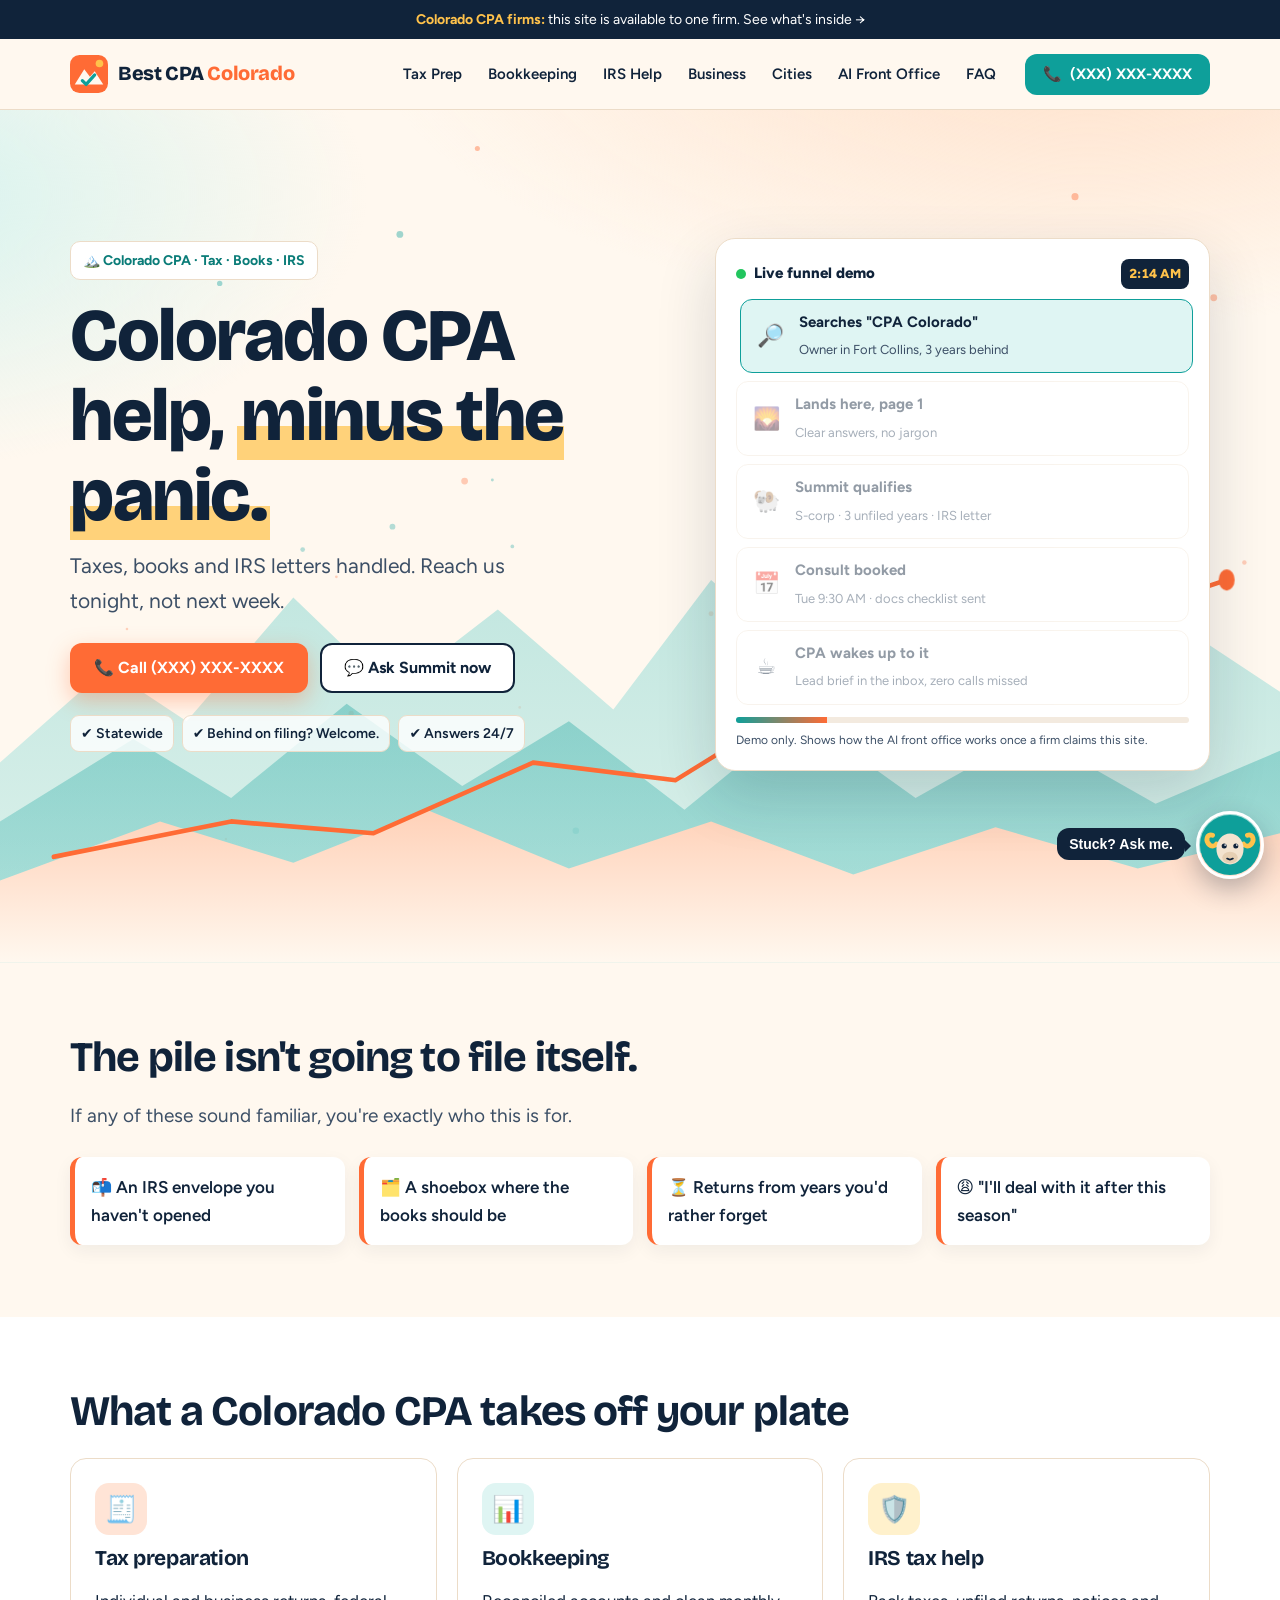
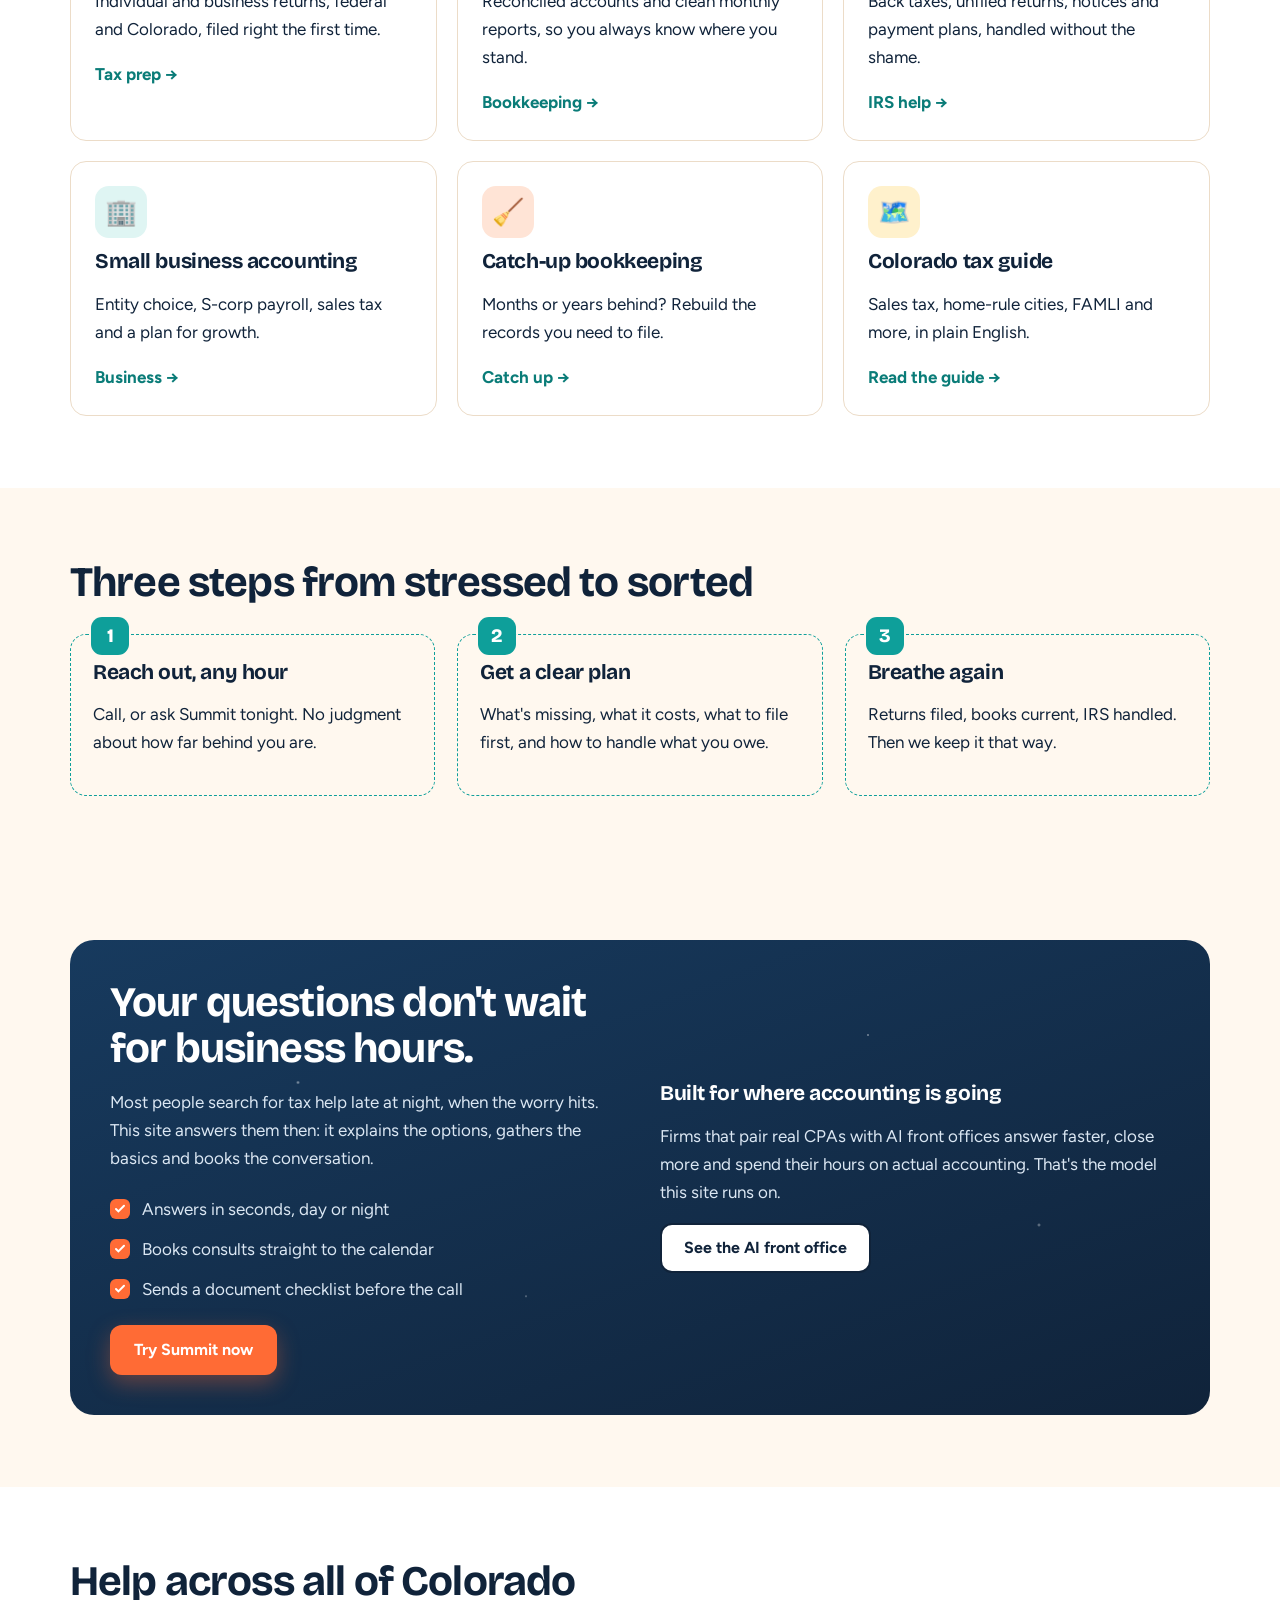
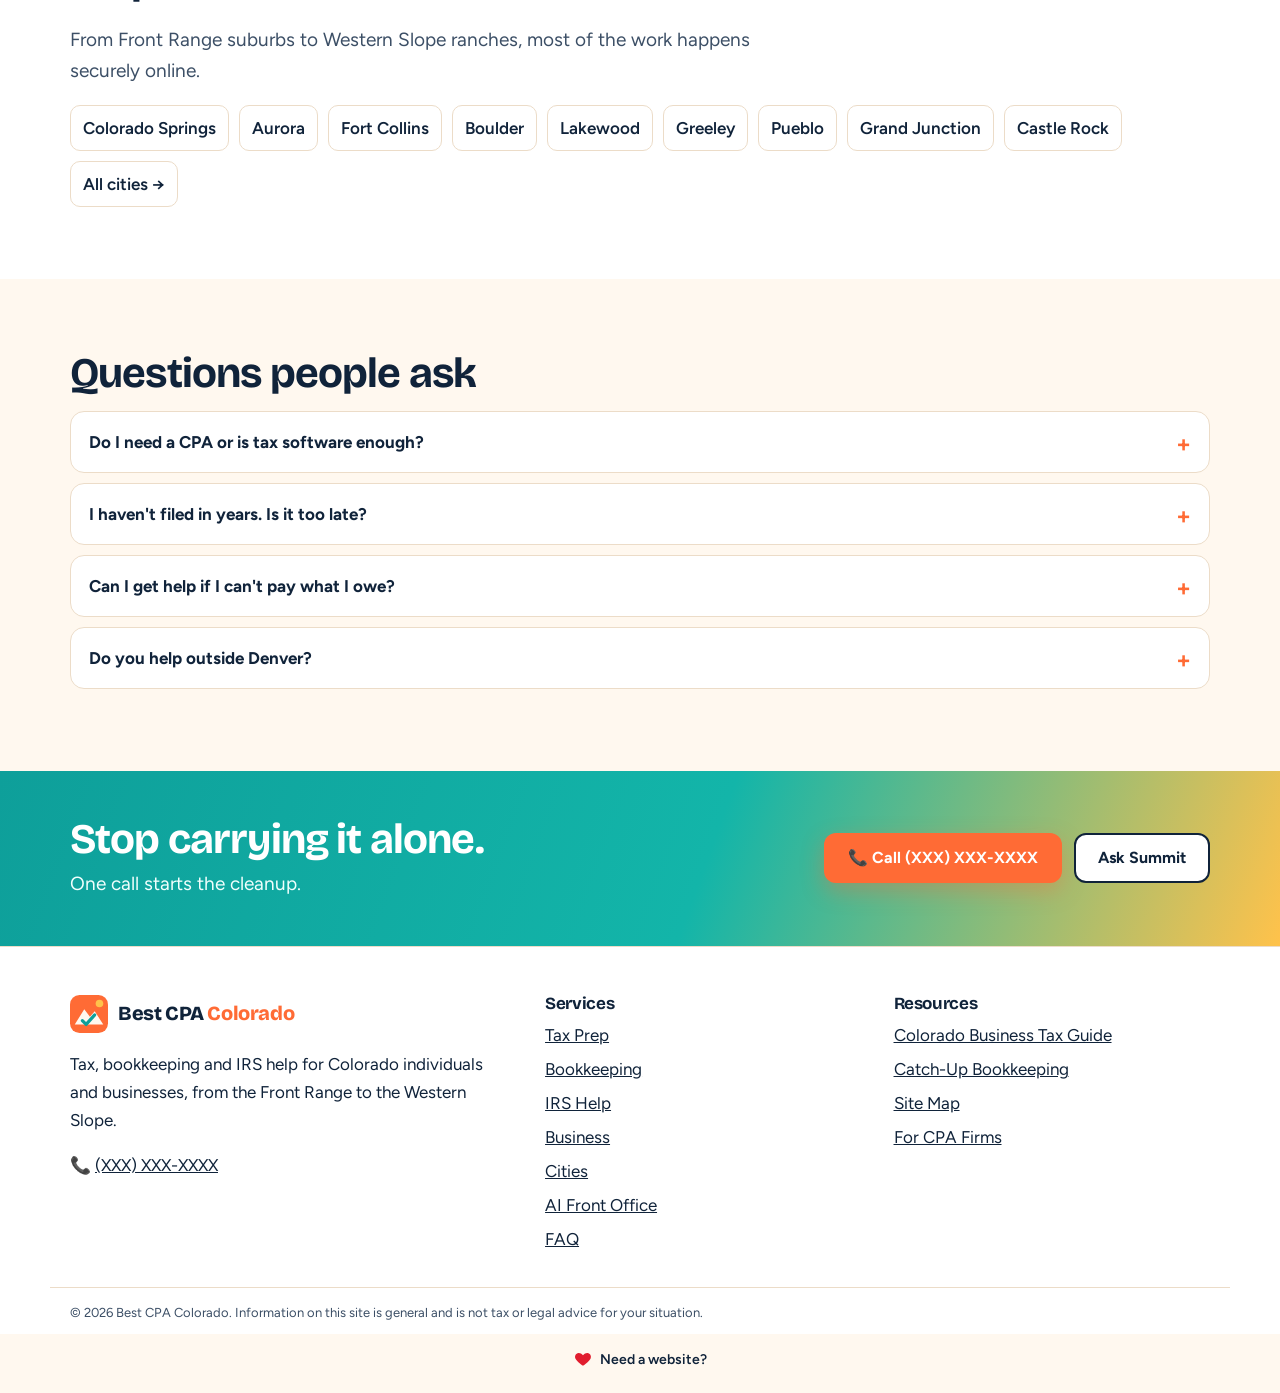
==== index.html @ c3f5e7d0 "Launch bestcpacolorado.com v1.0 Co-Authored-By: Claude Opus 5.5 <noreply@anthropic.com> Claude-Sessi" ====
<!doctype html><html lang="en"><head><meta charset="utf-8"><script>document.documentElement.className+=' js'</script>
<meta name="viewport" content="width=device-width,initial-scale=1">
<title>CPA Colorado | Tax, Bookkeeping &amp; IRS Help Statewide | Best CPA Colorado</title>
<meta name="description" content="Colorado CPA help for taxes, bookkeeping, back taxes and IRS letters. Statewide, fast to reach, and built for business owners who are tired of the stress.">
<link rel="canonical" href="https://www.bestcpacolorado.com/">
<meta name="robots" content="index,follow,max-image-preview:large">
<meta property="og:type" content="website"><meta property="og:site_name" content="Best CPA Colorado"><meta property="og:title" content="CPA Colorado | Tax, Bookkeeping &amp; IRS Help Statewide | Best CPA Colorado"><meta property="og:description" content="Colorado CPA help for taxes, bookkeeping, back taxes and IRS letters. Statewide, fast to reach, and built for business owners who are tired of the stress."><meta property="og:url" content="https://www.bestcpacolorado.com/"><meta property="og:image" content="https://www.bestcpacolorado.com/assets/og.png">
<meta name="twitter:card" content="summary_large_image">
<meta name="theme-color" content="#FF6B35">
<link rel="icon" href="/favicon.svg" type="image/svg+xml"><link rel="icon" href="/favicon-32.png" sizes="32x32"><link rel="apple-touch-icon" href="/apple-touch-icon.png">
<link rel="preconnect" href="https://fonts.googleapis.com"><link rel="preconnect" href="https://fonts.gstatic.com" crossorigin>
<link href="https://fonts.googleapis.com/css2?family=Bricolage+Grotesque:opsz,wght@12..96,700;12..96,800&family=Figtree:wght@400;600;700&display=swap" rel="stylesheet">
<link rel="stylesheet" href="/assets/style.css">
<script type="application/ld+json">{"@context": "https://schema.org", "@graph": [{"@type": "AccountingService", "@id": "https://www.bestcpacolorado.com/#org", "name": "Best CPA Colorado", "url": "https://www.bestcpacolorado.com/", "logo": "https://www.bestcpacolorado.com/assets/icon-512.png", "image": "https://www.bestcpacolorado.com/assets/og.png", "areaServed": {"@type": "State", "name": "Colorado"}, "description": "Colorado CPA, tax preparation, bookkeeping and IRS tax resolution help for individuals and businesses statewide.", "knowsAbout": ["Colorado tax preparation", "Bookkeeping", "IRS tax resolution", "Small business accounting", "Colorado sales tax"]}, {"@type": "WebSite", "@id": "https://www.bestcpacolorado.com/#site", "url": "https://www.bestcpacolorado.com/", "name": "Best CPA Colorado", "publisher": {"@id": "https://www.bestcpacolorado.com/#org"}, "inLanguage": "en-US"}, {"@type": "WebPage", "@id": "https://www.bestcpacolorado.com/#page", "url": "https://www.bestcpacolorado.com/", "name": "CPA Colorado | Tax, Bookkeeping & IRS Help Statewide | Best CPA Colorado", "description": "Colorado CPA help for taxes, bookkeeping, back taxes and IRS letters. Statewide, fast to reach, and built for business owners who are tired of the stress.", "isPartOf": {"@id": "https://www.bestcpacolorado.com/#site"}, "about": {"@id": "https://www.bestcpacolorado.com/#org"}, "dateModified": "2026-11-05", "inLanguage": "en-US", "speakable": {"@type": "SpeakableSpecification", "cssSelector": [".speak-1", ".speak-2"]}}, {"@type": "FAQPage", "@id": "https://www.bestcpacolorado.com/#faq", "mainEntity": [{"@type": "Question", "name": "Do I need a CPA or is tax software enough?", "acceptedAnswer": {"@type": "Answer", "text": "Software works for simple returns. Once you own a business, rent property, get an IRS letter or fall behind, a CPA usually saves more than they cost and keeps you out of trouble."}}, {"@type": "Question", "name": "I haven't filed in years. Is it too late?", "acceptedAnswer": {"@type": "Answer", "text": "No. File the missing returns, starting with the most recent ones the IRS expects. Filing stops the biggest penalty from growing even if you can't pay right away."}}, {"@type": "Question", "name": "Can I get help if I can't pay what I owe?", "acceptedAnswer": {"@type": "Answer", "text": "Yes. The IRS and the Colorado Department of Revenue both offer payment plans, and penalties can sometimes be reduced. Getting current on filing comes first."}}, {"@type": "Question", "name": "Do you help outside Denver?", "acceptedAnswer": {"@type": "Answer", "text": "Yes, statewide: Colorado Springs, Fort Collins, Boulder, Grand Junction, Pueblo, the mountain towns and everywhere in between. Most of the work happens securely online."}}]}]}</script>
</head><body><div class="claim-strip"><a href="/claim-this-site/"><b>Colorado CPA firms:</b> this site is available to one firm. See what's inside →</a></div>
<header class="site-header" id="top">
  <div class="wrap hdr">
    <a class="brand" href="/" aria-label="Best CPA Colorado home"><svg class="logo-mark" viewBox="0 0 40 40" aria-hidden="true"><rect width="40" height="40" rx="10" fill="#FF6B35"/><path d="M5 31 L15 15 L21 23 L26 17 L35 31 Z" fill="#FFF8EF"/><path d="M13 27 l4 4 l9 -10" stroke="#0E9F9A" stroke-width="3.4" fill="none" stroke-linecap="round" stroke-linejoin="round"/><circle cx="31" cy="9" r="4" fill="#FFC24B"/></svg><span>Best CPA <em>Colorado</em></span></a>
    <nav class="main-nav" id="mainnav" aria-label="Main"><a href="/tax-preparation/">Tax Prep</a><a href="/bookkeeping-services/">Bookkeeping</a><a href="/irs-tax-resolution/">IRS Help</a><a href="/small-business-accounting/">Business</a><a href="/colorado-cities/">Cities</a><a href="/ai-automation/">AI Front Office</a><a href="/faq/">FAQ</a></nav>
    <a class="btn btn-call hdr-call" href="tel:+1XXXXXXXXXX">📞 <span>(XXX) XXX-XXXX</span></a>
    <button class="burger" aria-label="Open menu" aria-expanded="false" aria-controls="mainnav"><span></span><span></span><span></span></button>
  </div>
</header><main>
<section class="hero"><canvas aria-hidden="true"></canvas><svg class="ridges" viewBox="0 0 1440 420" preserveAspectRatio="none" aria-hidden="true">
<defs><linearGradient id="rg1" x1="0" y1="0" x2="0" y2="1"><stop offset="0" stop-color="#8fd8d3"/><stop offset="1" stop-color="#c7eeea"/></linearGradient>
<linearGradient id="rg2" x1="0" y1="0" x2="0" y2="1"><stop offset="0" stop-color="#0E9F9A"/><stop offset="1" stop-color="#5cc6bf"/></linearGradient>
<linearGradient id="rg3" x1="0" y1="0" x2="0" y2="1"><stop offset="0" stop-color="#ffd1b8"/><stop offset="1" stop-color="#FFF8EF"/></linearGradient></defs>
<g class="r r1"><path fill="url(#rg1)" opacity=".55" d="M0 250 L120 170 L210 215 L330 110 L440 190 L560 120 L690 205 L800 95 L930 180 L1050 130 L1170 200 L1300 120 L1440 190 L1440 420 L0 420Z"/></g>
<g class="r r2"><path fill="url(#rg2)" opacity=".35" d="M0 300 L150 230 L260 280 L390 200 L520 270 L640 215 L770 290 L900 210 L1030 280 L1160 225 L1300 285 L1440 240 L1440 420 L0 420Z"/></g>
<g class="r r3"><path fill="url(#rg3)" d="M0 350 L180 300 L330 335 L480 290 L640 340 L800 300 L960 345 L1120 305 L1280 340 L1440 310 L1440 420 L0 420Z"/></g>
<polyline class="growth" fill="none" stroke="#FF6B35" stroke-width="4" stroke-linecap="round" stroke-linejoin="round" points="60,330 260,300 420,310 600,250 760,265 920,190 1080,205 1240,130 1380,95"/>
<circle class="growth-dot" cx="1380" cy="95" r="9" fill="#FF6B35"/>
</svg>
<div class="wrap hero-grid">
 <div>
  <span class="eyebrow">🏔️ Colorado CPA · Tax · Books · IRS</span>
  <h1 class="speak-1">Colorado CPA help, <span class="hl">minus the panic.</span></h1>
  <p class="sub speak-2">Taxes, books and IRS letters handled. Reach us tonight, not next week.</p>
  <div class="hero-ctas"><a class="btn btn-sun" href="tel:+1XXXXXXXXXX">📞 Call (XXX) XXX-XXXX</a><button class="btn btn-ghost" data-open-bot>💬 Ask Summit now</button></div>
  <ul class="chips"><li>✔ Statewide</li><li>✔ Behind on filing? Welcome.</li><li>✔ Answers 24/7</li></ul>
 </div>
 <div class="funnel" aria-label="Animated demo of an after-hours lead funnel">
  <div class="funnel-head"><span class="live-dot"></span> Live funnel demo <span class="clock" data-clock>2:14 AM</span></div>
  <ol class="funnel-steps">
    <li data-step="0"><span class="fi">🔎</span><div><b>Searches "CPA Colorado"</b><small>Owner in Fort Collins, 3 years behind</small></div></li>
    <li data-step="1"><span class="fi">🌄</span><div><b>Lands here, page 1</b><small>Clear answers, no jargon</small></div></li>
    <li data-step="2"><span class="fi">🐏</span><div><b>Summit qualifies</b><small>S-corp · 3 unfiled years · IRS letter</small></div></li>
    <li data-step="3"><span class="fi">📅</span><div><b>Consult booked</b><small>Tue 9:30 AM · docs checklist sent</small></div></li>
    <li data-step="4"><span class="fi">☕</span><div><b>CPA wakes up to it</b><small>Lead brief in the inbox, zero calls missed</small></div></li>
  </ol>
  <div class="funnel-bar"><span></span></div>
  <p class="funnel-note">Demo only. Shows how the AI front office works once a firm claims this site.</p>
</div>
</div></section>

<section><div class="wrap">
 <h2 class="reveal">The pile isn't going to file itself.</h2>
 <p class="lead reveal">If any of these sound familiar, you're exactly who this is for.</p>
 <div class="pain reveal"><div>📬 An IRS envelope you haven't opened</div><div>🗂️ A shoebox where the books should be</div><div>⏳ Returns from years you'd rather forget</div><div>😩 "I'll deal with it after this season"</div></div>
</div></section>

<section class="alt"><div class="wrap">
 <h2 class="reveal">What a Colorado CPA takes off your plate</h2>
 <div class="grid3" style="margin-top:24px">
  <div class="card reveal"><div class="ic s">🧾</div><h3>Tax preparation</h3><p>Individual and business returns, federal and Colorado, filed right the first time.</p><a class="more" href="/tax-preparation/">Tax prep →</a></div>
  <div class="card reveal"><div class="ic t">📊</div><h3>Bookkeeping</h3><p>Reconciled accounts and clean monthly reports, so you always know where you stand.</p><a class="more" href="/bookkeeping-services/">Bookkeeping →</a></div>
  <div class="card reveal"><div class="ic g">🛡️</div><h3>IRS tax help</h3><p>Back taxes, unfiled returns, notices and payment plans, handled without the shame.</p><a class="more" href="/irs-tax-resolution/">IRS help →</a></div>
  <div class="card reveal"><div class="ic t">🏢</div><h3>Small business accounting</h3><p>Entity choice, S-corp payroll, sales tax and a plan for growth.</p><a class="more" href="/small-business-accounting/">Business →</a></div>
  <div class="card reveal"><div class="ic s">🧹</div><h3>Catch-up bookkeeping</h3><p>Months or years behind? Rebuild the records you need to file.</p><a class="more" href="/catch-up-bookkeeping/">Catch up →</a></div>
  <div class="card reveal"><div class="ic g">🗺️</div><h3>Colorado tax guide</h3><p>Sales tax, home-rule cities, FAMLI and more, in plain English.</p><a class="more" href="/colorado-tax-guide/">Read the guide →</a></div>
 </div>
</div></section>

<section><div class="wrap">
 <h2 class="reveal">Three steps from stressed to sorted</h2>
 <div class="steps reveal">
  <div><h3>Reach out, any hour</h3><p>Call, or ask Summit tonight. No judgment about how far behind you are.</p></div>
  <div><h3>Get a clear plan</h3><p>What's missing, what it costs, what to file first, and how to handle what you owe.</p></div>
  <div><h3>Breathe again</h3><p>Returns filed, books current, IRS handled. Then we keep it that way.</p></div>
 </div>
</div></section>

<section><div class="wrap"><div class="night reveal"><div class="stars"></div>
 <div class="split" style="position:relative">
  <div><h2>Your questions don't wait for business hours.</h2><p>Most people search for tax help late at night, when the worry hits. This site answers them then: it explains the options, gathers the basics and books the conversation.</p>
  <ul class="tick"><li>Answers in seconds, day or night</li><li>Books consults straight to the calendar</li><li>Sends a document checklist before the call</li></ul>
  <button class="btn btn-sun" data-open-bot>Try Summit now</button></div>
  <div><h3>Built for where accounting is going</h3><p>Firms that pair real CPAs with AI front offices answer faster, close more and spend their hours on actual accounting. That's the model this site runs on.</p><a class="btn btn-ghost" href="/ai-automation/">See the AI front office</a></div>
 </div></div></div></section>

<section class="alt"><div class="wrap">
 <h2 class="reveal">Help across all of Colorado</h2>
 <p class="lead reveal">From Front Range suburbs to Western Slope ranches, most of the work happens securely online.</p>
 <div class="cities reveal"><a href="/colorado-cities/#colorado-springs">Colorado Springs</a><a href="/colorado-cities/#aurora">Aurora</a><a href="/colorado-cities/#fort-collins">Fort Collins</a><a href="/colorado-cities/#boulder">Boulder</a><a href="/colorado-cities/#lakewood">Lakewood</a><a href="/colorado-cities/#greeley">Greeley</a><a href="/colorado-cities/#pueblo">Pueblo</a><a href="/colorado-cities/#grand-junction">Grand Junction</a><a href="/colorado-cities/#castle-rock">Castle Rock</a><a href="/colorado-cities/">All cities →</a></div>
</div></section>

<section><div class="wrap faq"><h2>Questions people ask</h2><details><summary>Do I need a CPA or is tax software enough?</summary><p>Software works for simple returns. Once you own a business, rent property, get an IRS letter or fall behind, a CPA usually saves more than they cost and keeps you out of trouble.</p></details><details><summary>I haven't filed in years. Is it too late?</summary><p>No. File the missing returns, starting with the most recent ones the IRS expects. Filing stops the biggest penalty from growing even if you can't pay right away.</p></details><details><summary>Can I get help if I can't pay what I owe?</summary><p>Yes. The IRS and the Colorado Department of Revenue both offer payment plans, and penalties can sometimes be reduced. Getting current on filing comes first.</p></details><details><summary>Do you help outside Denver?</summary><p>Yes, statewide: Colorado Springs, Fort Collins, Boulder, Grand Junction, Pueblo, the mountain towns and everywhere in between. Most of the work happens securely online.</p></details></div></section>
</main><section class="cta-band"><div class="wrap cta-inner">
  <div><h2>Stop carrying it alone.</h2><p>One call starts the cleanup.</p></div>
  <div class="cta-btns"><a class="btn btn-sun" href="tel:+1XXXXXXXXXX">📞 Call (XXX) XXX-XXXX</a><button class="btn btn-ghost" data-open-bot>Ask Summit</button></div>
</div></section>
<footer class="site-footer"><div class="wrap ft">
  <div><a class="brand" href="/"><svg class="logo-mark" viewBox="0 0 40 40" aria-hidden="true"><rect width="40" height="40" rx="10" fill="#FF6B35"/><path d="M5 31 L15 15 L21 23 L26 17 L35 31 Z" fill="#FFF8EF"/><path d="M13 27 l4 4 l9 -10" stroke="#0E9F9A" stroke-width="3.4" fill="none" stroke-linecap="round" stroke-linejoin="round"/><circle cx="31" cy="9" r="4" fill="#FFC24B"/></svg><span>Best CPA <em>Colorado</em></span></a>
  <p>Tax, bookkeeping and IRS help for Colorado individuals and businesses, from the Front Range to the Western Slope.</p>
  <p class="ft-phone">📞 <a href="tel:+1XXXXXXXXXX">(XXX) XXX-XXXX</a></p></div>
  <div><h3>Services</h3><ul><li><a href="/tax-preparation/">Tax Prep</a></li><li><a href="/bookkeeping-services/">Bookkeeping</a></li><li><a href="/irs-tax-resolution/">IRS Help</a></li><li><a href="/small-business-accounting/">Business</a></li><li><a href="/colorado-cities/">Cities</a></li><li><a href="/ai-automation/">AI Front Office</a></li><li><a href="/faq/">FAQ</a></li></ul></div>
  <div><h3>Resources</h3><ul><li><a href="/colorado-tax-guide/">Colorado Business Tax Guide</a></li><li><a href="/catch-up-bookkeeping/">Catch-Up Bookkeeping</a></li><li><a href="/sitemap/">Site Map</a></li><li><a href="/claim-this-site/">For CPA Firms</a></li></ul></div>
</div><p class="wrap fine">© 2026 Best CPA Colorado. Information on this site is general and is not tax or legal advice for your situation.</p></footer>
<div class="sig-heart"><svg viewBox="0 0 24 24" aria-hidden="true"><path fill="#e11d2e" d="M12 21s-7.5-4.6-10-9.3C.4 8.4 2.3 4.5 6 4.1c2.2-.2 4 .9 6 3 2-2.1 3.8-3.2 6-3 3.7.4 5.6 4.3 4 7.6C19.5 16.4 12 21 12 21z"/></svg><a href="https://eyetoad.com/">Need a website?</a></div><script src="/assets/site.js" defer></script><script src="/assets/summit.js" defer></script></body></html>
---- assets/style.css ----
:root{--cream:#FFF8EF;--ink:#10233A;--ink2:#3c4f66;--teal:#0E9F9A;--teal-d:#0a7c78;--sun:#FF6B35;--sun-d:#e5541f;--gold:#FFC24B;--sky:#dff5f3;--line:#ecdcc8;--card:#ffffff;--r:16px}
*{box-sizing:border-box}html{scroll-behavior:smooth}
body{margin:0;background:var(--cream);color:var(--ink);font:400 17px/1.65 "Figtree",system-ui,-apple-system,"Segoe UI",Roboto,sans-serif;-webkit-font-smoothing:antialiased}
h1,h2,h3,.brand span{font-family:"Bricolage Grotesque","Figtree",system-ui,sans-serif;letter-spacing:-.02em;line-height:1.08;color:var(--ink)}
h2{font-size:clamp(28px,4vw,42px);margin:0 0 14px}h3{font-size:21px;margin:0 0 8px}
a{color:var(--teal-d)}img,svg{max-width:100%}
.wrap{max-width:1180px;margin:0 auto;padding:0 20px}
.claim-strip{background:var(--ink);text-align:center;font-size:14px;padding:8px 12px}
.claim-strip a{color:#fff;text-decoration:none}.claim-strip b{color:var(--gold)}
.site-header{position:sticky;top:0;z-index:50;background:rgba(255,248,239,.92);backdrop-filter:blur(10px);border-bottom:1px solid var(--line)}
.hdr{display:flex;align-items:center;gap:18px;height:70px}
.brand{display:flex;align-items:center;gap:10px;text-decoration:none;color:var(--ink);font-weight:800;font-size:20px}
.brand em{font-style:normal;color:var(--sun)}.logo-mark{width:38px;height:38px;flex:none}
.main-nav{display:flex;gap:4px;margin-left:auto}
.main-nav a{color:var(--ink);text-decoration:none;font-weight:600;font-size:15px;padding:8px 11px;border-radius:9px}
.main-nav a:hover,.main-nav a[aria-current]{background:var(--sky);color:var(--teal-d)}
.btn{display:inline-flex;align-items:center;gap:8px;justify-content:center;font:700 16px/1 "Figtree",system-ui,sans-serif;padding:15px 22px;border-radius:12px;border:2px solid transparent;cursor:pointer;text-decoration:none;transition:transform .15s,box-shadow .15s,background .15s}
.btn:hover{transform:translateY(-2px)}
.btn-sun{background:var(--sun);color:#fff;box-shadow:0 8px 22px rgba(255,107,53,.35)}.btn-sun:hover{background:var(--sun-d)}
.btn-teal{background:var(--teal);color:#fff;box-shadow:0 8px 22px rgba(14,159,154,.3)}.btn-teal:hover{background:var(--teal-d)}
.btn-ghost{background:#fff;color:var(--ink);border-color:var(--ink)}
.btn-call{background:var(--teal);color:#fff;padding:11px 16px;font-size:15px}
.burger{display:none;margin-left:auto;background:none;border:2px solid var(--ink);border-radius:10px;width:46px;height:42px;padding:9px;cursor:pointer}
.burger span{display:block;height:2.5px;background:var(--ink);margin:4px 0;border-radius:2px}
/* hero */
.hero{position:relative;overflow:hidden;background:radial-gradient(1200px 500px at 85% -10%,#ffe0c9 0,transparent 60%),radial-gradient(900px 500px at -10% 10%,#d4f3ef 0,transparent 55%),var(--cream)}
.hero .ridges{position:absolute;left:0;right:0;bottom:0;width:100%;height:58%;pointer-events:none}
.hero canvas{position:absolute;inset:0;width:100%;height:100%;pointer-events:none}
.r{animation:drift 18s ease-in-out infinite alternate}.r2{animation-duration:24s}.r3{animation-duration:30s}
@keyframes drift{from{transform:translateX(0)}to{transform:translateX(-26px)}}
.growth{stroke-dasharray:1800;stroke-dashoffset:1800;animation:grow 3.2s ease-out .4s forwards}
.growth-dot{opacity:0;animation:pop .6s ease-out 3.4s forwards,pulse 2.4s ease-in-out 4s infinite}
@keyframes grow{to{stroke-dashoffset:0}}@keyframes pop{to{opacity:1}}@keyframes pulse{50%{r:13}}
.hero-grid{position:relative;display:grid;grid-template-columns:1.1fr .9fr;gap:40px;align-items:center;padding:56px 20px 120px}
.eyebrow{display:inline-flex;gap:8px;align-items:center;background:#fff;border:1.5px solid var(--line);color:var(--teal-d);font-weight:700;font-size:14px;padding:7px 12px;border-radius:10px;margin-bottom:16px}
.hero h1{font-size:clamp(40px,6.4vw,74px);font-weight:800;margin:0 0 14px}
.hero h1 .hl{background:linear-gradient(transparent 62%,#ffd27a 62%);padding:0 4px}
.hero .sub{font-size:clamp(18px,2vw,21px);color:var(--ink2);margin:0 0 24px;max-width:34ch}
.hero-ctas{display:flex;flex-wrap:wrap;gap:12px}
.chips{display:flex;flex-wrap:wrap;gap:8px;margin-top:22px;padding:0;list-style:none}
.chips li{background:rgba(255,255,255,.8);border:1px solid var(--line);border-radius:9px;padding:6px 10px;font-size:14px;font-weight:600}
/* funnel */
.funnel{background:#fff;border-radius:20px;padding:20px;box-shadow:0 24px 60px rgba(16,35,58,.16);border:1px solid var(--line)}
.funnel-head{display:flex;align-items:center;gap:8px;font-weight:800;font-size:15px;margin-bottom:10px}
.clock{margin-left:auto;background:var(--ink);color:var(--gold);font-variant-numeric:tabular-nums;padding:4px 8px;border-radius:8px;font-size:13px}
.live-dot{width:10px;height:10px;border-radius:50%;background:#22c55e;box-shadow:0 0 0 0 rgba(34,197,94,.6);animation:ring 2s infinite}
@keyframes ring{70%{box-shadow:0 0 0 10px rgba(34,197,94,0)}100%{box-shadow:0 0 0 0 rgba(34,197,94,0)}}
.funnel-steps{list-style:none;margin:0;padding:0;display:grid;gap:8px}
.funnel-steps li{display:flex;gap:12px;align-items:center;padding:10px 12px;border-radius:12px;border:1.5px solid #f1e6d8;opacity:.45;transition:all .45s}
.funnel-steps li.on{opacity:1;border-color:var(--teal);background:var(--sky);transform:translateX(4px)}
.funnel-steps li.done{opacity:.85}
.fi{font-size:22px;width:34px;text-align:center}.funnel-steps b{display:block;font-size:15px}.funnel-steps small{color:var(--ink2);font-size:13px}
.funnel-bar{height:6px;background:#f3eadf;border-radius:6px;margin-top:12px;overflow:hidden}.funnel-bar span{display:block;height:100%;width:0;background:linear-gradient(90deg,var(--teal),var(--sun));transition:width .6s}
.funnel-note{font-size:12px;color:var(--ink2);margin:8px 0 0}
/* sections */
section{padding:72px 0}.alt{background:#fff}
.lead{font-size:19px;color:var(--ink2);max-width:62ch}
.grid3{display:grid;grid-template-columns:repeat(3,1fr);gap:20px}.grid2{display:grid;grid-template-columns:1fr 1fr;gap:24px}
.card{background:var(--card);border:1.5px solid var(--line);border-radius:var(--r);padding:24px;transition:transform .2s,box-shadow .2s}
.card:hover{transform:translateY(-4px);box-shadow:0 16px 40px rgba(16,35,58,.1)}
.card .ic{width:52px;height:52px;border-radius:14px;display:grid;place-items:center;font-size:26px;margin-bottom:12px}
.ic.t{background:var(--sky)}.ic.s{background:#ffe4d6}.ic.g{background:#fff1cc}
.card a.more{font-weight:700;text-decoration:none}
.pain{display:grid;grid-template-columns:repeat(4,1fr);gap:14px;margin-top:26px}
.pain div{background:#fff;border-left:5px solid var(--sun);border-radius:12px;padding:16px;font-weight:600;box-shadow:0 6px 18px rgba(16,35,58,.06)}
.steps{counter-reset:s;display:grid;grid-template-columns:repeat(3,1fr);gap:22px;margin-top:28px}
.steps div{position:relative;padding:26px 22px 22px;background:var(--cream);border-radius:var(--r);border:1.5px dashed var(--teal)}
.steps div::before{counter-increment:s;content:counter(s);position:absolute;top:-18px;left:20px;width:38px;height:38px;border-radius:11px;background:var(--teal);color:#fff;font:800 19px/38px "Bricolage Grotesque",sans-serif;text-align:center}
.split{display:grid;grid-template-columns:1fr 1fr;gap:40px;align-items:center}
.tick{list-style:none;padding:0;margin:16px 0}.tick li{padding:6px 0 6px 32px;position:relative}
.tick li::before{content:"";position:absolute;left:0;top:10px;width:20px;height:20px;border-radius:6px;background:var(--teal) url("data:image/svg+xml,%3Csvg xmlns='http://www.w3.org/2000/svg' viewBox='0 0 20 20'%3E%3Cpath d='M5 10l3 3 7-7' stroke='white' stroke-width='2.5' fill='none' stroke-linecap='round'/%3E%3C/svg%3E") center/16px no-repeat}
.cities{display:flex;flex-wrap:wrap;gap:10px;margin-top:18px}
.cities a{background:#fff;border:1.5px solid var(--line);border-radius:10px;padding:8px 12px;text-decoration:none;color:var(--ink);font-weight:600}
.cities a:hover{border-color:var(--teal);color:var(--teal-d)}
.night{background:linear-gradient(160deg,#173a5e,#10233A);color:#fff;border-radius:24px;padding:40px;position:relative;overflow:hidden}
.night h2,.night h3{color:#fff}.night p,.night li{color:#dbe7f3}.night .tick li::before{background-color:var(--sun)}
.night .stars{position:absolute;inset:0;background-image:radial-gradient(2px 2px at 20% 30%,#fff8,transparent),radial-gradient(1.5px 1.5px at 70% 20%,#fff9,transparent),radial-gradient(2px 2px at 85% 60%,#fff7,transparent),radial-gradient(1.5px 1.5px at 40% 75%,#fff6,transparent);pointer-events:none}
/* faq */
.faq details{background:#fff;border:1.5px solid var(--line);border-radius:14px;margin:10px 0;padding:0 18px}
.faq summary{cursor:pointer;font-weight:700;padding:16px 28px 16px 0;list-style:none;position:relative}
.faq summary::-webkit-details-marker{display:none}
.faq summary::after{content:"+";position:absolute;right:0;top:12px;font-size:24px;color:var(--sun)}
.faq details[open] summary::after{content:"–"}
.faq details p{margin:0 0 16px}
/* inner pages */
.page-hero{position:relative;overflow:hidden;background:linear-gradient(120deg,#d9f4f1,#ffe6d6);padding:44px 0 70px}
.page-hero .ridges{position:absolute;left:0;bottom:0;width:100%;height:70%;opacity:.8}
.page-hero .wrap{position:relative}
.page-hero h1{font-size:clamp(34px,5vw,56px);font-weight:800;margin:10px 0 10px;max-width:20ch}
.page-hero .sub{font-size:19px;color:var(--ink2);max-width:52ch;margin:0 0 20px}
.crumbs{font-size:14px;color:var(--ink2)}.crumbs a{color:var(--ink2)}
.article{display:grid;grid-template-columns:minmax(0,1fr) 320px;gap:44px;padding:56px 20px}
.article h2{font-size:clamp(26px,3vw,34px);margin-top:36px}.article h2:first-child{margin-top:0}
.article .note{background:#fff;border:1.5px solid var(--line);border-left:6px solid var(--gold);border-radius:12px;padding:16px 18px}
.rail{position:sticky;top:96px;align-self:start;display:grid;gap:16px}
.rail .card{padding:22px}.rail .btn{width:100%;margin-top:8px}
table.t{width:100%;border-collapse:collapse;background:#fff;border-radius:12px;overflow:hidden;margin:16px 0}
table.t th,table.t td{text-align:left;padding:12px 14px;border-bottom:1px solid var(--line);vertical-align:top;font-size:16px}
table.t th{background:var(--ink);color:#fff;font-weight:700}
.tool{background:#fff;border:2px solid var(--teal);border-radius:20px;padding:24px;margin:24px 0}
.tool label{display:block;font-weight:700;margin:12px 0 6px}
.tool input[type=number]{width:100%;padding:12px;border:1.5px solid var(--line);border-radius:10px;font:inherit}
.tool .out{margin-top:16px;background:var(--sky);border-radius:12px;padding:16px;font-size:18px}
.tool .out b{font-family:"Bricolage Grotesque",sans-serif;font-size:30px;color:var(--teal-d)}
.q{display:flex;justify-content:space-between;gap:12px;align-items:center;padding:10px 0;border-bottom:1px solid var(--line)}
.q .yn{display:flex;gap:6px;flex:none}.q button{border:2px solid var(--ink);background:#fff;border-radius:9px;padding:7px 12px;font-weight:700;cursor:pointer}
.q button.sel{background:var(--ink);color:#fff}
/* form */
.claim-form{background:#fff;border:2px solid var(--ink);border-radius:20px;padding:26px}
.claim-form .row{display:grid;grid-template-columns:1fr 1fr;gap:14px}
.claim-form label{display:block;font-weight:700;font-size:15px;margin:12px 0 6px}
.claim-form input,.claim-form select,.claim-form textarea{width:100%;padding:13px;border:1.5px solid #d8c8b4;border-radius:10px;font:inherit;background:var(--cream)}
.claim-form textarea{min-height:110px}
.form-status{margin-top:12px;font-weight:700}.form-status.ok{color:#15803d}.form-status.warn{color:#b45309}.form-status.err{color:#b91c1c}
.hp{position:absolute;left:-9999px;width:1px;height:1px;overflow:hidden}
/* cta + footer */
.cta-band{background:linear-gradient(110deg,var(--teal),#13b5a9 55%,var(--gold));padding:46px 0}
.cta-inner{display:flex;align-items:center;justify-content:space-between;gap:24px;flex-wrap:wrap}
.cta-band h2{color:#fff;margin:0}.cta-band p{color:#f0fffd;margin:6px 0 0;font-size:19px}.cta-btns{display:flex;gap:12px;flex-wrap:wrap}
.site-footer{background:#fff;border-top:1px solid var(--line);padding:48px 0 10px}
.ft{display:grid;grid-template-columns:1.4fr 1fr 1fr;gap:32px}.ft h3{font-size:17px}.ft ul{list-style:none;padding:0;margin:0}.ft li{margin:6px 0}.ft a{color:var(--ink)}
.fine{font-size:13px;color:var(--ink2);border-top:1px solid var(--line);padding-top:14px;margin-top:28px}
.sitemap-list{columns:2;padding-left:20px}.sitemap-list li{margin:8px 0}
.js .reveal{opacity:0;transform:translateY(18px);transition:opacity .7s,transform .7s}.js .reveal.in{opacity:1;transform:none}
@media (max-width:1060px){.main-nav a{padding:8px 7px;font-size:14px}.hdr-call span{display:none}}
@media (max-width:920px){
 .burger{display:block}.hdr-call{margin-left:auto}.hdr-call span{display:inline}
 .main-nav{display:none;position:absolute;top:70px;left:0;right:0;background:var(--cream);flex-direction:column;padding:10px 16px 18px;border-bottom:2px solid var(--line);box-shadow:0 18px 30px rgba(16,35,58,.12)}
 .main-nav.open{display:flex}.main-nav a{font-size:18px;padding:13px 10px}
 .hero-grid{grid-template-columns:1fr;padding:30px 16px 90px;gap:28px}
 .grid3,.steps,.split,.grid2,.ft{grid-template-columns:1fr}.pain{grid-template-columns:1fr 1fr}
 .article{grid-template-columns:1fr;padding:36px 16px}.rail{position:static}
 .claim-form .row{grid-template-columns:1fr}.sitemap-list{columns:1}
 section{padding:52px 0}.wrap{padding:0 16px}.night{padding:28px 20px}
}
@media (max-width:560px){.hdr-call span{display:none}.hdr-call{padding:11px 13px}.brand{font-size:17px}.hero h1{font-size:40px}.pain{grid-template-columns:1fr}.hero-ctas .btn{flex:1 1 100%}.chips{display:none}}
@media (prefers-reduced-motion:reduce){*{animation:none!important;transition:none!important}.growth{stroke-dashoffset:0}.growth-dot{opacity:1}.reveal{opacity:1;transform:none}}

.sig-heart{display:flex;align-items:center;justify-content:center;gap:8px;padding:14px 16px 22px;font-size:14px;background:transparent}
.sig-heart a{color:inherit;text-decoration:none;font-weight:600}
.sig-heart a:hover{text-decoration:underline}
.sig-heart svg{width:18px;height:18px;animation:sigbeat 1.6s ease-in-out infinite;transform-origin:center}
@keyframes sigbeat{0%,100%{transform:scale(1)}15%{transform:scale(1.18)}30%{transform:scale(1)}45%{transform:scale(1.12)}}
@media (prefers-reduced-motion:reduce){.sig-heart svg{animation:none}}
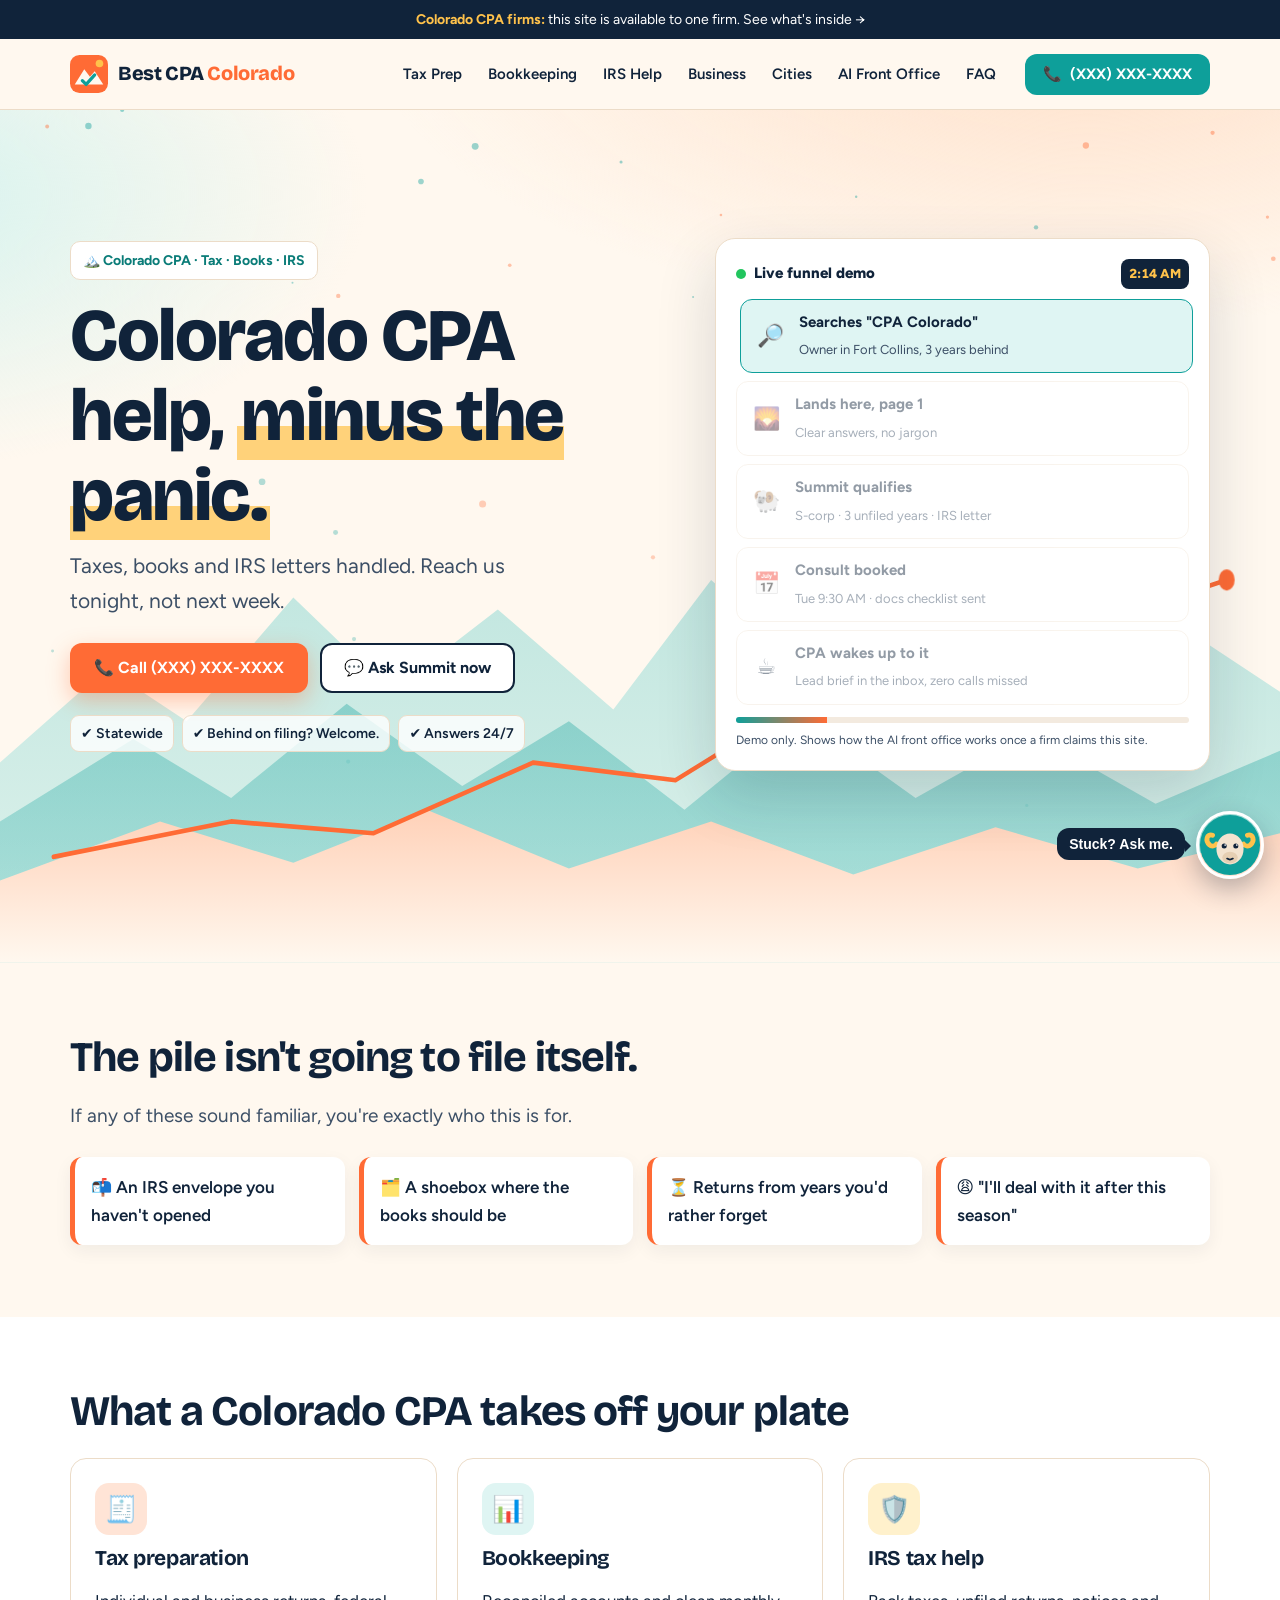
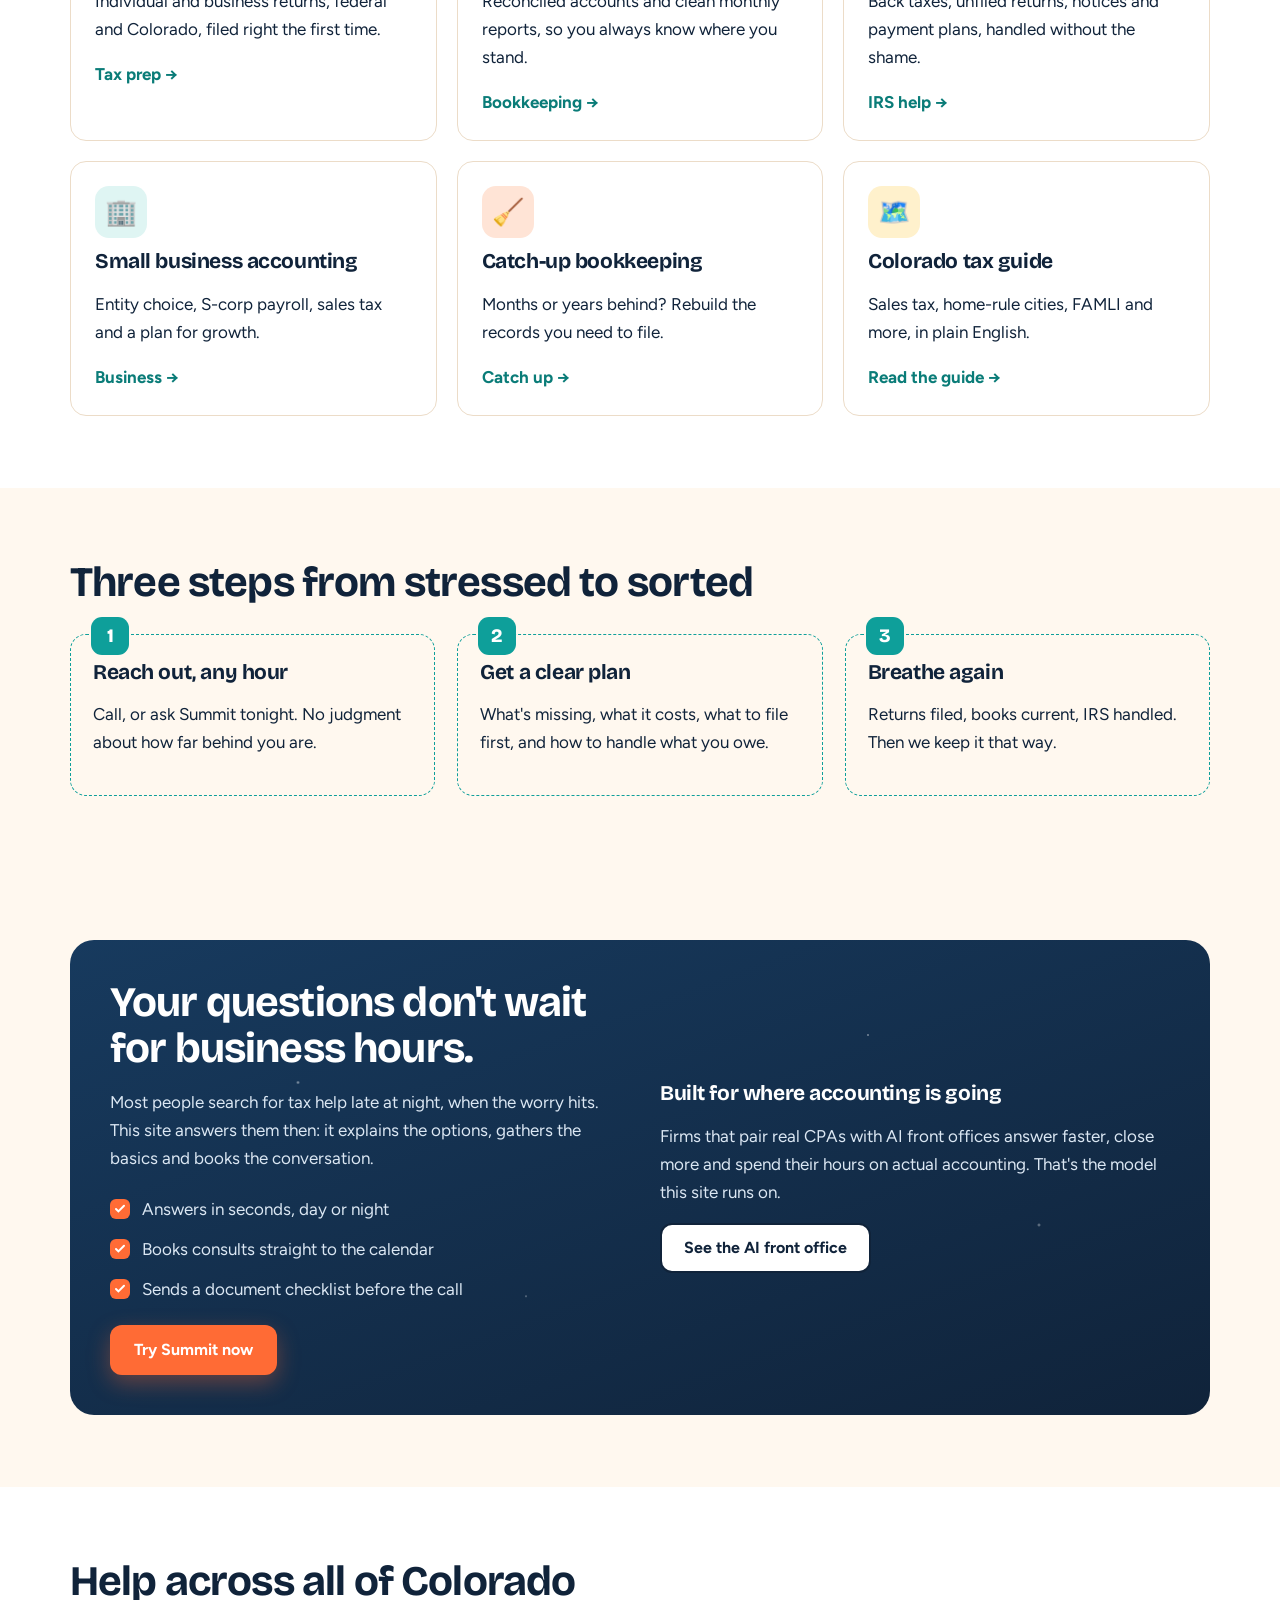
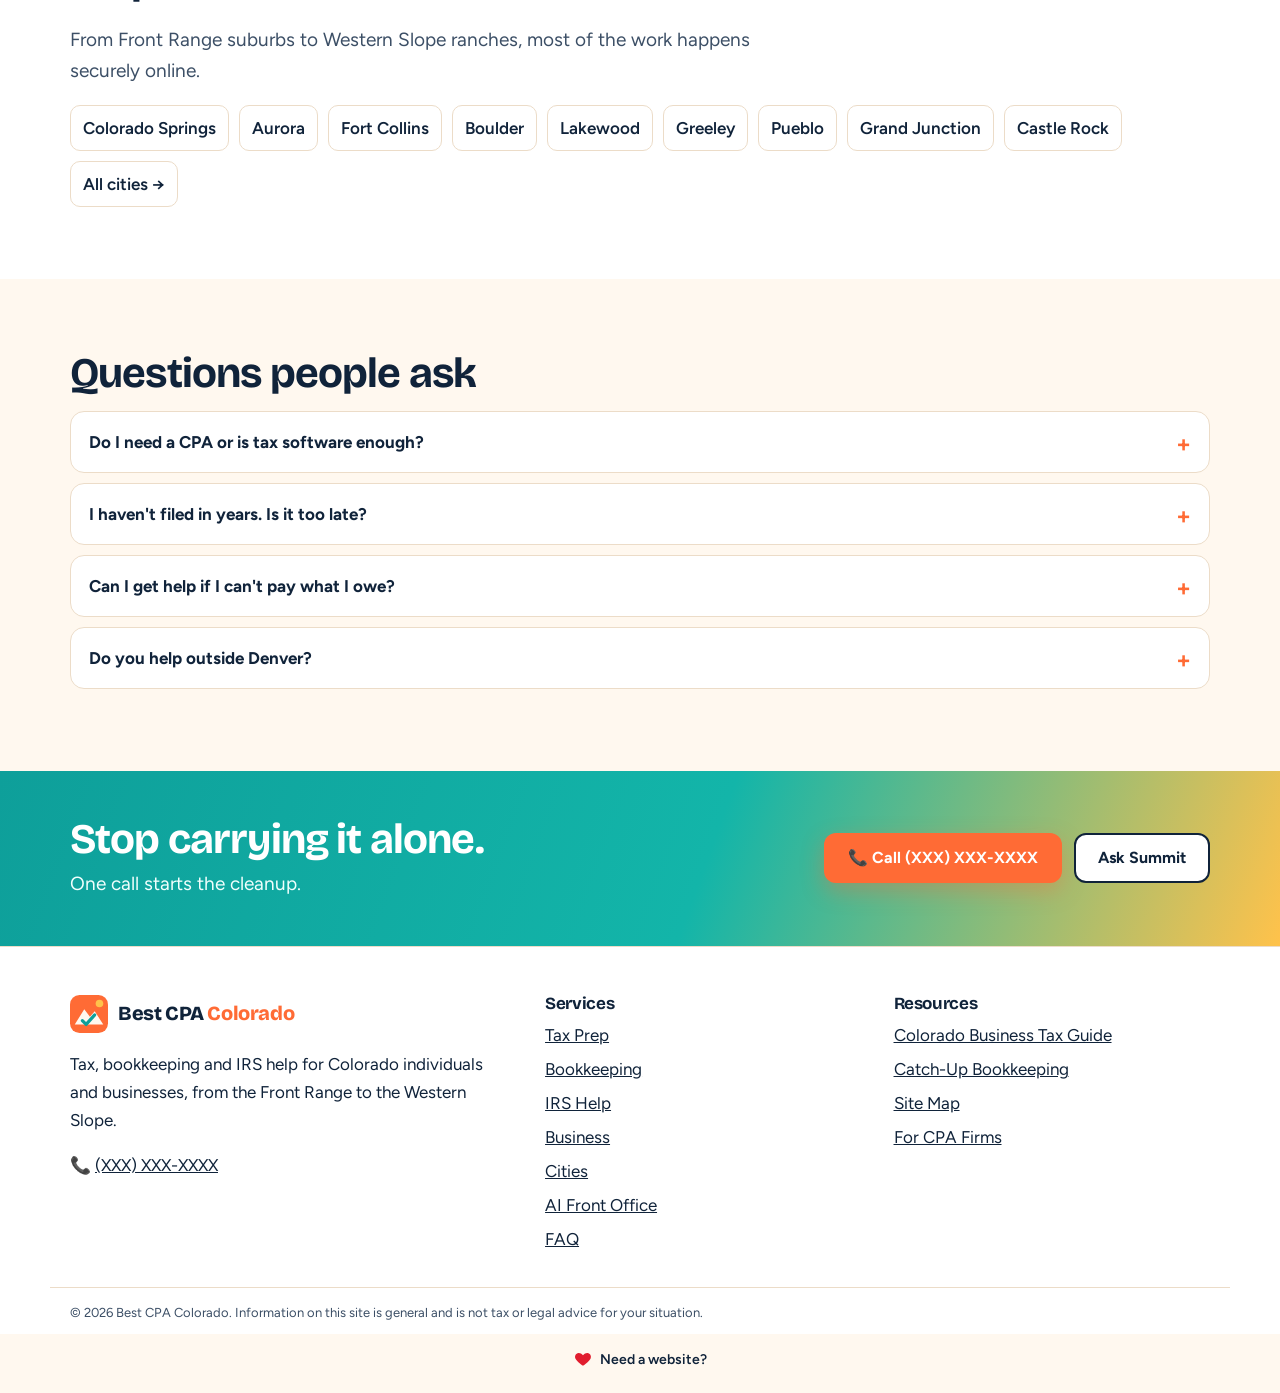
==== commit 0f95917b: "SEO audit fixes 2026-11-10: rel=nofollow added to sitewide/cross-network links -> eyetoad.com Co-Aut" ====
--- a/index.html
+++ b/index.html
@@ -106,4 +106,4 @@
   <div><h3>Services</h3><ul><li><a href="/tax-preparation/">Tax Prep</a></li><li><a href="/bookkeeping-services/">Bookkeeping</a></li><li><a href="/irs-tax-resolution/">IRS Help</a></li><li><a href="/small-business-accounting/">Business</a></li><li><a href="/colorado-cities/">Cities</a></li><li><a href="/ai-automation/">AI Front Office</a></li><li><a href="/faq/">FAQ</a></li></ul></div>
   <div><h3>Resources</h3><ul><li><a href="/colorado-tax-guide/">Colorado Business Tax Guide</a></li><li><a href="/catch-up-bookkeeping/">Catch-Up Bookkeeping</a></li><li><a href="/sitemap/">Site Map</a></li><li><a href="/claim-this-site/">For CPA Firms</a></li></ul></div>
 </div><p class="wrap fine">© 2026 Best CPA Colorado. Information on this site is general and is not tax or legal advice for your situation.</p></footer>
-<div class="sig-heart"><svg viewBox="0 0 24 24" aria-hidden="true"><path fill="#e11d2e" d="M12 21s-7.5-4.6-10-9.3C.4 8.4 2.3 4.5 6 4.1c2.2-.2 4 .9 6 3 2-2.1 3.8-3.2 6-3 3.7.4 5.6 4.3 4 7.6C19.5 16.4 12 21 12 21z"/></svg><a href="https://eyetoad.com/">Need a website?</a></div><script src="/assets/site.js" defer></script><script src="/assets/summit.js" defer></script></body></html>+<div class="sig-heart"><svg viewBox="0 0 24 24" aria-hidden="true"><path fill="#e11d2e" d="M12 21s-7.5-4.6-10-9.3C.4 8.4 2.3 4.5 6 4.1c2.2-.2 4 .9 6 3 2-2.1 3.8-3.2 6-3 3.7.4 5.6 4.3 4 7.6C19.5 16.4 12 21 12 21z"/></svg><a href="https://eyetoad.com/" rel="nofollow">Need a website?</a></div><script src="/assets/site.js" defer></script><script src="/assets/summit.js" defer></script></body></html>
